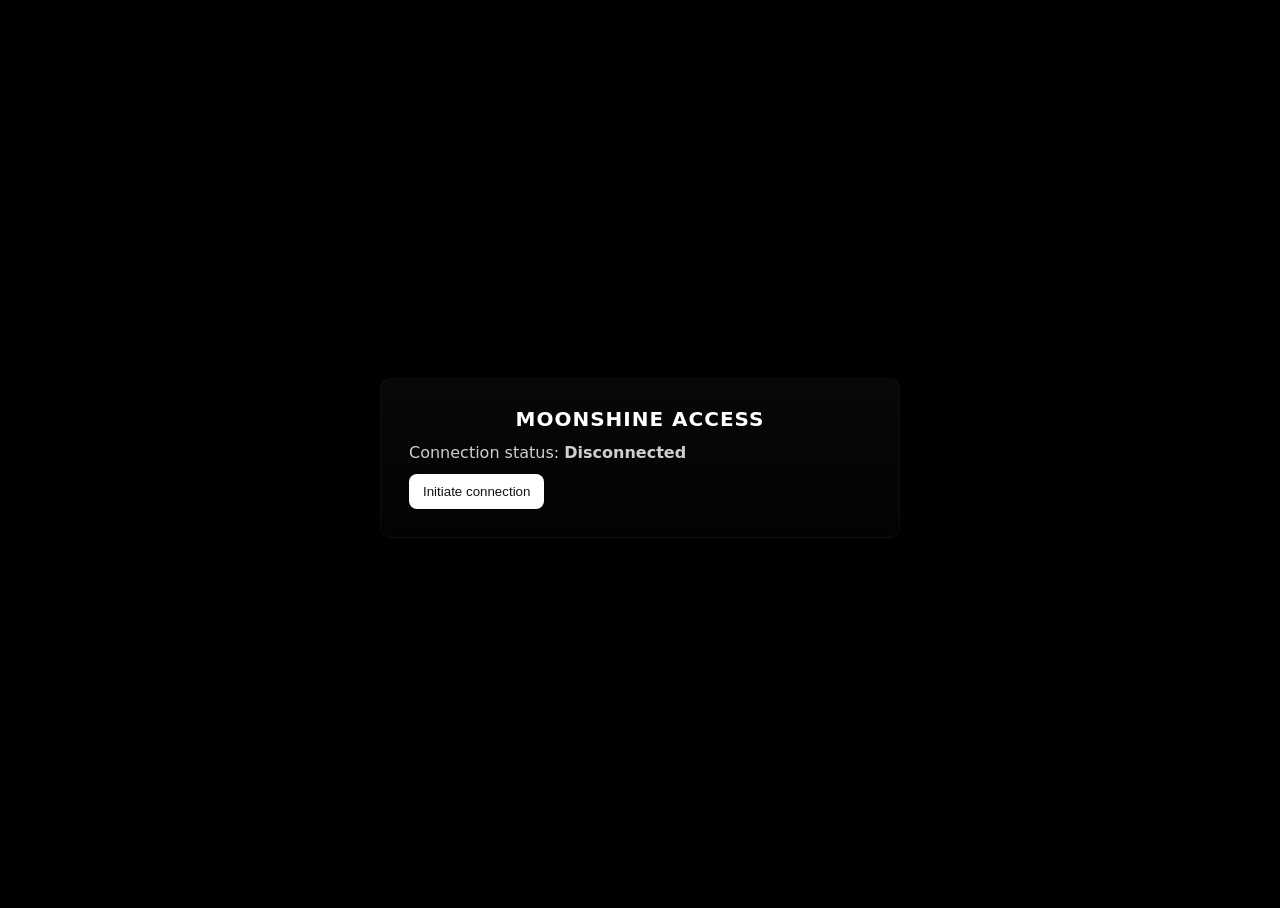
==== index.html @ 1bf36875 "Add Moonshine login site and dashboard" ====
<!doctype html>
<html lang="en">
<head>
  <meta charset="utf-8" />
  <meta name="viewport" content="width=device-width,initial-scale=1" />
  <title>MOONSHINE Login</title>
  <meta name="description" content="Login flow — initiate connection then enter MOONSHINE." />
  <link rel="stylesheet" href="styles.css" />
</head>
<body class="bg-black text-white">
  <main class="page-center">
    <section class="card login-card" aria-labelledby="login-heading">
      <h1 id="login-heading" class="brand">MOONSHINE ACCESS</h1>

      <div id="step-init" class="step">
        <p class="muted">Connection status: <strong id="conn-status">Disconnected</strong></p>
        <button id="initBtn" class="btn btn-primary" aria-controls="conn-status">Initiate connection</button>
      </div>

      <div id="step-pass" class="step hidden" aria-hidden="true">
        <p class="muted">Connection initialised. Enter password to continue.</p>
        <form id="passForm" autocomplete="off">
          <label for="password" class="sr-only">Password</label>
          <input id="password" name="password" type="password" inputmode="text" placeholder="Password" aria-required="true" />
          <div class="row">
            <button type="submit" class="btn">Submit</button>
            <button type="button" id="resetBtn" class="btn btn-ghost">Reset</button>
          </div>
        </form>
        <p id="passError" class="error hidden" role="alert"></p>
      </div>

      <div id="step-welcome" class="step hidden" aria-hidden="true">
        <p class="muted">Authentication successful.</p>
        <p class="welcome">Welcome, Cassandra.</p>
        <div class="row">
          <a id="enterDash" class="btn btn-primary" href="dashboard.html">Enter Dashboard</a>
          <button id="logoutAfter" class="btn btn-ghost">Log out</button>
        </div>
      </div>

    </section>
  </main>

  <script src="script.js" defer></script>
</body>
</html>
---- styles.css ----
:root{
  --bg-black: #000;
  --white: #fff;
  --muted: #cfcfcf;
  --accent: #7bd389;
  --dark: #111;
  --card-bg: #0f0f0f;
  --radius: 10px;
  --max-width: 900px;
  --gap: 16px;
  font-family: Inter, system-ui, -apple-system, "Segoe UI", Roboto, "Helvetica Neue", Arial;
  color-scheme: light dark;
}

/* Basic layout */
*{box-sizing:border-box}
html,body{height:100%}
body.bg-black{background:var(--bg-black); color:var(--white)}
body.bg-white{background: #fafafa; color: var(--dark)}
.container{max-width:var(--max-width); margin:0 auto; padding:24px}

/* Centered login */
.page-center{min-height:100vh; display:flex; align-items:center; justify-content:center; padding:20px}
.card{background:linear-gradient(180deg, rgba(255,255,255,0.03), rgba(255,255,255,0.01)); padding:28px; border-radius:var(--radius); width:100%; max-width:520px; box-shadow:0 6px 30px rgba(0,0,0,0.5); border:1px solid rgba(255,255,255,0.04)}
.login-card .brand{letter-spacing:1px; font-size:1.25rem; margin:0 0 12px; text-align:center}
.muted{color:var(--muted); margin:0 0 12px}
.btn{background:transparent; color:inherit; border:1px solid rgba(255,255,255,0.12); padding:10px 14px; border-radius:8px; cursor:pointer; text-decoration:none; display:inline-block}
.btn:hover{opacity:0.95}
.btn-primary{background:var(--white); color:var(--dark); border:none}
.btn-ghost{background:transparent; border:1px solid rgba(255,255,255,0.08)}
.row{display:flex; gap:12px; margin-top:12px}
.hidden{display:none}
.error{color:#ff7b7b; margin-top:8px}
.sr-only{position:absolute; left:-10000px; top:auto; width:1px; height:1px; overflow:hidden}

/* Password Input */
#password{width:100%; padding:10px 12px; border-radius:8px; border:1px solid rgba(255,255,255,0.06); margin-top:8px; background:transparent; color:inherit; font-size:1rem}

/* Welcome */
.welcome{font-weight:700; font-size:1.1rem; margin:8px 0}

/* Dashboard styles */
.dash-header{background:#fff; border-bottom:1px solid #eee; padding:14px 0}
.header-inner{display:flex; align-items:center; justify-content:space-between}
.brand.small{font-size:1rem; margin:0}
.dashboard{display:grid; grid-template-columns:1fr 1.4fr; gap:24px; padding:24px}
.file-grid{list-style:none; padding:0; margin:12px 0; display:grid; gap:10px}
.file-btn{display:block; width:100%; text-align:left; padding:10px 12px; border-radius:8px; background:#fff; border:1px solid #e6e6e6; cursor:pointer}
.file-btn:hover{background:#f6f6f6}

/* Viewer */
.file-viewer .viewer{min-height:220px; background:#0b0b0b; color:#e9e9e9; padding:12px; border-radius:10px; overflow:auto}
.viewer.empty{display:flex; align-items:center; justify-content:center; color:#9a9a9a}

/* Responsive */
@media (max-width:800px){
  .dashboard{grid-template-columns:1fr; padding:12px}
  .card{padding:20px}
}
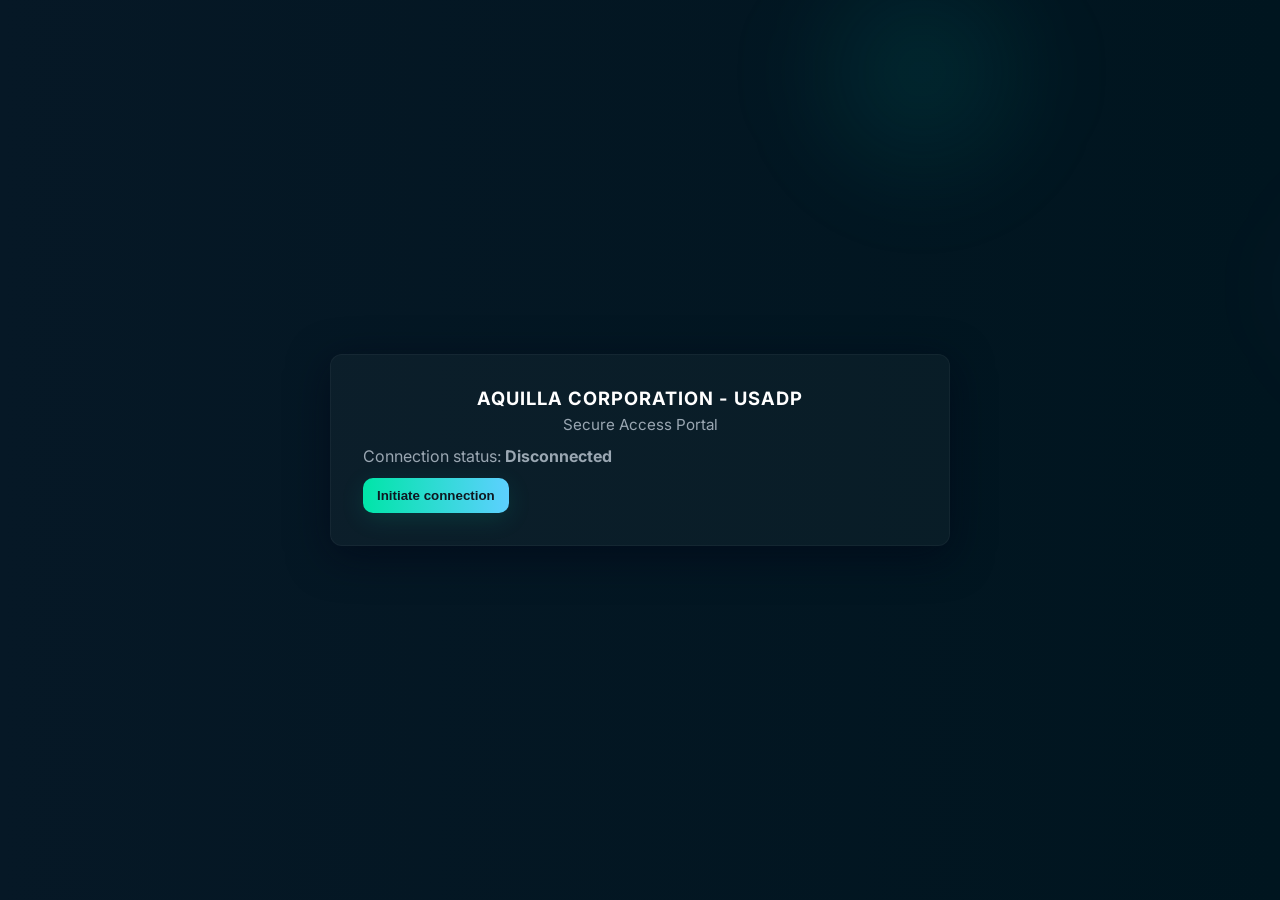
==== commit 4373efad: "Style overhaul; update heading and add 3s interaction delays" ====
--- a/index.html
+++ b/index.html
@@ -3,14 +3,31 @@
 <head>
   <meta charset="utf-8" />
   <meta name="viewport" content="width=device-width,initial-scale=1" />
-  <title>MOONSHINE Login</title>
+  <title>AQUILLA CORPORATION - USADP</title>
   <meta name="description" content="Login flow — initiate connection then enter MOONSHINE." />
+  <link rel="preconnect" href="https://fonts.gstatic.com" crossorigin>
+  <link href="https://fonts.googleapis.com/css2?family=Inter:wght@300;400;600;700&family=Space+Grotesk:wght@400;600&display=swap" rel="stylesheet">
   <link rel="stylesheet" href="styles.css" />
 </head>
 <body class="bg-black text-white">
+  <div class="background-decor" aria-hidden="true">
+    <div class="glow"></div>
+    <svg class="circles" viewBox="0 0 800 600" preserveAspectRatio="none">
+      <defs>
+        <linearGradient id="g1" x1="0" x2="1">
+          <stop offset="0%" stop-color="#061826" />
+          <stop offset="100%" stop-color="#00151f" />
+        </linearGradient>
+      </defs>
+      <rect width="100%" height="100%" fill="url(#g1)" />
+    </svg>
+  </div>
+
   <main class="page-center">
     <section class="card login-card" aria-labelledby="login-heading">
-      <h1 id="login-heading" class="brand">MOONSHINE ACCESS</h1>
+      <h1 id="login-heading" class="brand">AQUILLA CORPORATION - USADP</h1>
+
+      <p class="lead muted">Secure Access Portal</p>
 
       <div id="step-init" class="step">
         <p class="muted">Connection status: <strong id="conn-status">Disconnected</strong></p>
@@ -23,7 +40,7 @@
           <label for="password" class="sr-only">Password</label>
           <input id="password" name="password" type="password" inputmode="text" placeholder="Password" aria-required="true" />
           <div class="row">
-            <button type="submit" class="btn">Submit</button>
+            <button type="submit" class="btn btn-primary">Submit</button>
             <button type="button" id="resetBtn" class="btn btn-ghost">Reset</button>
           </div>
         </form>
--- a/styles.css
+++ b/styles.css
@@ -1,59 +1,73 @@
 :root{
-  --bg-black: #000;
-  --white: #fff;
-  --muted: #cfcfcf;
-  --accent: #7bd389;
-  --dark: #111;
-  --card-bg: #0f0f0f;
-  --radius: 10px;
-  --max-width: 900px;
-  --gap: 16px;
-  font-family: Inter, system-ui, -apple-system, "Segoe UI", Roboto, "Helvetica Neue", Arial;
-  color-scheme: light dark;
+  --bg-black: #020617;
+  --white: #ffffff;
+  --muted: #9aa7b2;
+  --accent: #00e5a8;
+  --accent-2: #5dd0ff;
+  --dark: #0f1720;
+  --card-bg: rgba(255,255,255,0.03);
+  --radius: 12px;
+  --max-width: 1100px;
+  --gap: 18px;
+  font-family: 'Inter', system-ui, -apple-system, "Segoe UI", Roboto, "Helvetica Neue", Arial;
 }
 
 /* Basic layout */
 *{box-sizing:border-box}
 html,body{height:100%}
-body.bg-black{background:var(--bg-black); color:var(--white)}
-body.bg-white{background: #fafafa; color: var(--dark)}
-.container{max-width:var(--max-width); margin:0 auto; padding:24px}
+body{margin:0}
+body.bg-black{background:linear-gradient(180deg,#00111a 0%, #021428 60%, #03040a 100%); color:var(--white)}
+body.bg-white{background: #f7fafc; color: var(--dark)}
+.container{max-width:var(--max-width); margin:0 auto; padding:28px}
+
+.background-decor{position:fixed; inset:0; z-index:-1; overflow:hidden}
+.background-decor .glow{position:absolute; right:-20%; top:-10%; width:60%; height:60%; background:radial-gradient(circle at 20% 30%, rgba(5,200,180,0.12), transparent 20%), radial-gradient(circle at 80% 70%, rgba(90,140,255,0.06), transparent 18%); filter:blur(40px);}
 
 /* Centered login */
 .page-center{min-height:100vh; display:flex; align-items:center; justify-content:center; padding:20px}
-.card{background:linear-gradient(180deg, rgba(255,255,255,0.03), rgba(255,255,255,0.01)); padding:28px; border-radius:var(--radius); width:100%; max-width:520px; box-shadow:0 6px 30px rgba(0,0,0,0.5); border:1px solid rgba(255,255,255,0.04)}
-.login-card .brand{letter-spacing:1px; font-size:1.25rem; margin:0 0 12px; text-align:center}
+.card{background:var(--card-bg); padding:32px; border-radius:var(--radius); width:100%; max-width:620px; box-shadow:0 10px 40px rgba(2,6,23,0.6); border:1px solid rgba(255,255,255,0.04)}
+.login-card .brand{letter-spacing:1px; font-size:1.15rem; margin:0 0 6px; text-align:center; font-weight:700}
+.lead{font-size:0.95rem; text-align:center; margin:0 0 18px}
 .muted{color:var(--muted); margin:0 0 12px}
-.btn{background:transparent; color:inherit; border:1px solid rgba(255,255,255,0.12); padding:10px 14px; border-radius:8px; cursor:pointer; text-decoration:none; display:inline-block}
+.btn{background:transparent; color:inherit; border:1px solid rgba(255,255,255,0.12); padding:10px 14px; border-radius:10px; cursor:pointer; text-decoration:none; display:inline-block; font-weight:600}
 .btn:hover{opacity:0.95}
-.btn-primary{background:var(--white); color:var(--dark); border:none}
-.btn-ghost{background:transparent; border:1px solid rgba(255,255,255,0.08)}
-.row{display:flex; gap:12px; margin-top:12px}
+.btn-primary{background:linear-gradient(90deg,var(--accent),var(--accent-2)); color:var(--dark); border:none; box-shadow:0 6px 24px rgba(0,229,168,0.12)}
+.btn-ghost{background:transparent; border:1px solid rgba(255,255,255,0.06)}
+.row{display:flex; gap:12px; margin-top:12px; justify-content:center}
 .hidden{display:none}
 .error{color:#ff7b7b; margin-top:8px}
 .sr-only{position:absolute; left:-10000px; top:auto; width:1px; height:1px; overflow:hidden}
 
-/* Password Input */
-#password{width:100%; padding:10px 12px; border-radius:8px; border:1px solid rgba(255,255,255,0.06); margin-top:8px; background:transparent; color:inherit; font-size:1rem}
+/* Input */
+#password{width:100%; padding:12px 14px; border-radius:10px; border:1px solid rgba(255,255,255,0.06); margin-top:8px; background:rgba(255,255,255,0.02); color:inherit; font-size:1rem}
 
 /* Welcome */
-.welcome{font-weight:700; font-size:1.1rem; margin:8px 0}
+.welcome{font-weight:700; font-size:1.15rem; margin:8px 0; text-align:center}
 
 /* Dashboard styles */
 .dash-header{background:#fff; border-bottom:1px solid #eee; padding:14px 0}
 .header-inner{display:flex; align-items:center; justify-content:space-between}
 .brand.small{font-size:1rem; margin:0}
-.dashboard{display:grid; grid-template-columns:1fr 1.4fr; gap:24px; padding:24px}
+.dashboard{display:grid; grid-template-columns:1fr 1.6fr; gap:24px; padding:24px}
 .file-grid{list-style:none; padding:0; margin:12px 0; display:grid; gap:10px}
-.file-btn{display:block; width:100%; text-align:left; padding:10px 12px; border-radius:8px; background:#fff; border:1px solid #e6e6e6; cursor:pointer}
-.file-btn:hover{background:#f6f6f6}
+.file-btn{display:block; width:100%; text-align:left; padding:12px 14px; border-radius:10px; background:#fff; border:1px solid #e6e6e6; cursor:pointer; font-weight:600}
+.file-btn:hover{background:#f6f9fb}
 
 /* Viewer */
-.file-viewer .viewer{min-height:220px; background:#0b0b0b; color:#e9e9e9; padding:12px; border-radius:10px; overflow:auto}
+.file-viewer .viewer{min-height:260px; background:#0b0b0b; color:#e9e9e9; padding:14px; border-radius:12px; overflow:auto}
 .viewer.empty{display:flex; align-items:center; justify-content:center; color:#9a9a9a}
 
+/* Loading overlay (global) */
+body.loading::before{content:""; position:fixed; inset:0; background:rgba(2,6,23,0.55); z-index:9998}
+body.loading::after{content:""; position:fixed; left:50%; top:50%; width:56px; height:56px; margin-left:-28px; margin-top:-28px; border-radius:50%; border:6px solid rgba(255,255,255,0.08); border-top-color:var(--accent); z-index:9999; animation:spin 1s linear infinite}
+
+@keyframes spin{to{transform:rotate(360deg)}}
+
 /* Responsive */
-@media (max-width:800px){
+@media (max-width:900px){
   .dashboard{grid-template-columns:1fr; padding:12px}
-  .card{padding:20px}
+  .card{padding:22px}
 }
+
+/* small tweaks for light mode buttons */
+body.bg-white .btn-primary{background:linear-gradient(90deg,#00d0a0,#59cfff); color:#04202a}
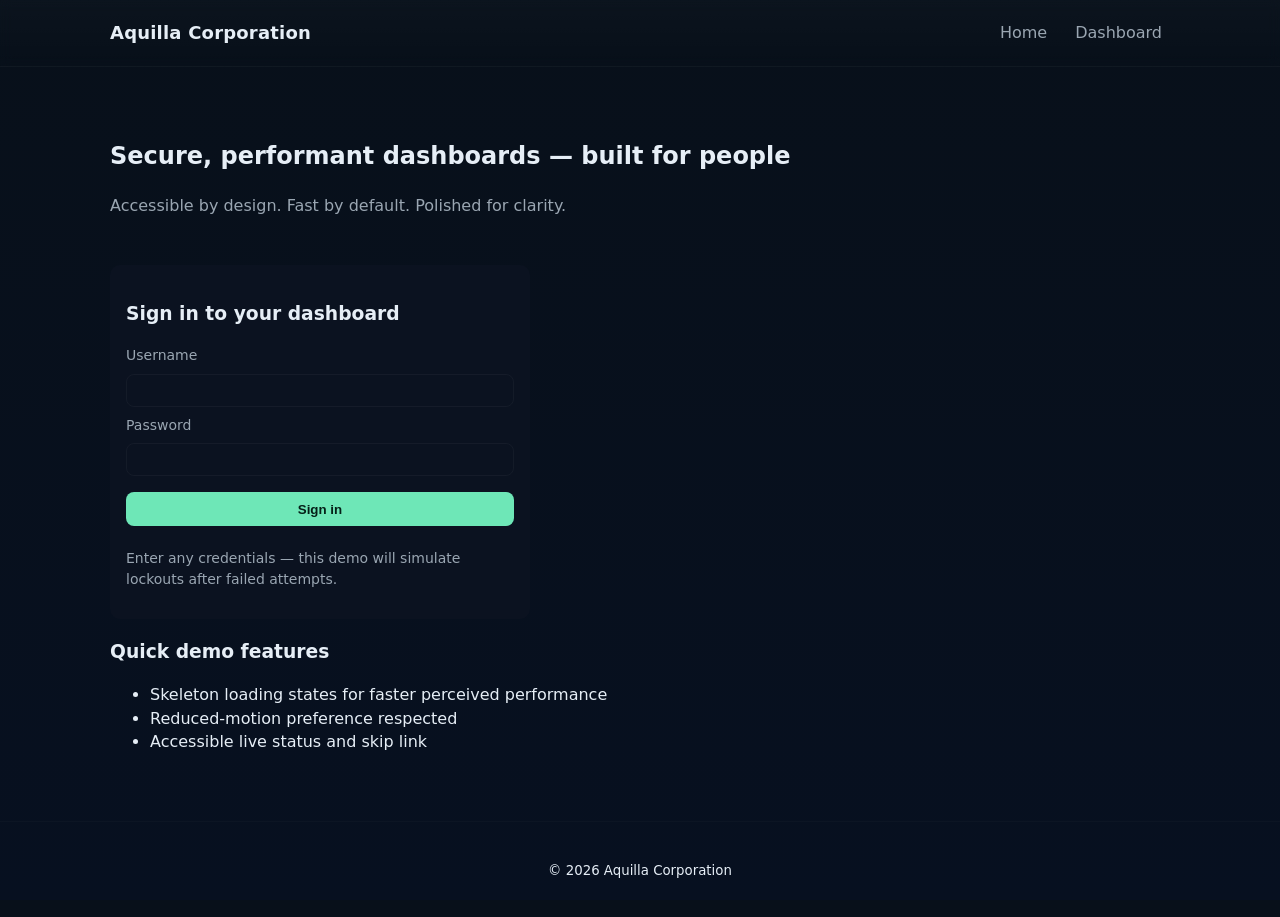
==== commit ba0148ec: "Polish UI/UX, accessibility, lockouts, and file handling — Cassandra Winters dashboard" ====
--- a/index.html
+++ b/index.html
@@ -1,64 +1,67 @@
 <!doctype html>
 <html lang="en">
 <head>
-  <meta charset="utf-8" />
-  <meta name="viewport" content="width=device-width,initial-scale=1" />
-  <title>AQUILLA CORPORATION - USADP</title>
-  <meta name="description" content="Login flow — initiate connection then enter MOONSHINE." />
-  <link rel="preconnect" href="https://fonts.gstatic.com" crossorigin>
-  <link href="https://fonts.googleapis.com/css2?family=Inter:wght@300;400;600;700&family=Space+Grotesk:wght@400;600&display=swap" rel="stylesheet">
-  <link rel="stylesheet" href="styles.css" />
+  <meta charset="utf-8">
+  <meta name="viewport" content="width=device-width,initial-scale=1">
+  <title>Aquilla Corporation — Welcome</title>
+  <link rel="icon" href="/favicon.ico">
+  <meta name="description" content="Aquilla Corporation dashboard and public landing page">
+  <link rel="stylesheet" href="/styles.css">
 </head>
-<body class="bg-black text-white">
-  <div class="background-decor" aria-hidden="true">
-    <div class="glow"></div>
-    <svg class="circles" viewBox="0 0 800 600" preserveAspectRatio="none">
-      <defs>
-        <linearGradient id="g1" x1="0" x2="1">
-          <stop offset="0%" stop-color="#061826" />
-          <stop offset="100%" stop-color="#00151f" />
-        </linearGradient>
-      </defs>
-      <rect width="100%" height="100%" fill="url(#g1)" />
-    </svg>
-  </div>
+<body>
+  <a class="skip-link" href="#main">Skip to content</a>
 
-  <main class="page-center">
-    <section class="card login-card" aria-labelledby="login-heading">
-      <h1 id="login-heading" class="brand">AQUILLA CORPORATION - USADP</h1>
+  <header class="site-header" role="banner">
+    <div class="container header-inner">
+      <h1 class="brand">Aquilla Corporation</h1>
+      <nav aria-label="Primary navigation">
+        <ul class="nav-list">
+          <li><a href="/index.html">Home</a></li>
+          <li><a href="/dashboard.html">Dashboard</a></li>
+        </ul>
+      </nav>
+    </div>
+  </header>
 
-      <p class="lead muted">Secure Access Portal</p>
+  <main id="main" class="container" role="main">
+    <section class="hero" aria-labelledby="hero-heading">
+      <h2 id="hero-heading">Secure, performant dashboards — built for people</h2>
+      <p class="lead">Accessible by design. Fast by default. Polished for clarity.</p>
+    </section>
 
-      <div id="step-init" class="step">
-        <p class="muted">Connection status: <strong id="conn-status">Disconnected</strong></p>
-        <button id="initBtn" class="btn btn-primary" aria-controls="conn-status">Initiate connection</button>
-      </div>
+    <section class="auth-card" aria-labelledby="auth-heading">
+      <h3 id="auth-heading">Sign in to your dashboard</h3>
 
-      <div id="step-pass" class="step hidden" aria-hidden="true">
-        <p class="muted">Connection initialised. Enter password to continue.</p>
-        <form id="passForm" autocomplete="off">
-          <label for="password" class="sr-only">Password</label>
-          <input id="password" name="password" type="password" inputmode="text" placeholder="Password" aria-required="true" />
-          <div class="row">
-            <button type="submit" class="btn btn-primary">Submit</button>
-            <button type="button" id="resetBtn" class="btn btn-ghost">Reset</button>
-          </div>
-        </form>
-        <p id="passError" class="error hidden" role="alert"></p>
-      </div>
+      <form id="login-form" class="login-form" aria-describedby="auth-help">
+        <label for="username">Username</label>
+        <input id="username" name="username" autocomplete="username" required>
 
-      <div id="step-welcome" class="step hidden" aria-hidden="true">
-        <p class="muted">Authentication successful.</p>
-        <p class="welcome">Welcome, Cassandra.</p>
-        <div class="row">
-          <a id="enterDash" class="btn btn-primary" href="dashboard.html">Enter Dashboard</a>
-          <button id="logoutAfter" class="btn btn-ghost">Log out</button>
-        </div>
-      </div>
+        <label for="password">Password</label>
+        <input id="password" name="password" type="password" autocomplete="current-password" required>
 
+        <button id="login-btn" type="submit">Sign in</button>
+        <p id="auth-help" class="help">Enter any credentials — this demo will simulate lockouts after failed attempts.</p>
+      </form>
+
+      <div id="auth-status" aria-live="polite" class="status" hidden></div>
+    </section>
+
+    <section class="features">
+      <h3>Quick demo features</h3>
+      <ul>
+        <li>Skeleton loading states for faster perceived performance</li>
+        <li>Reduced-motion preference respected</li>
+        <li>Accessible live status and skip link</li>
+      </ul>
     </section>
   </main>
 
-  <script src="script.js" defer></script>
+  <footer class="site-footer" role="contentinfo">
+    <div class="container">
+      <small>&copy; <span id="year"></span> Aquilla Corporation</small>
+    </div>
+  </footer>
+
+  <script src="/script.js" defer></script>
 </body>
-</html>
+</html>
--- a/styles.css
+++ b/styles.css
@@ -1,73 +1,86 @@
+/* Core structure */
 :root{
-  --bg-black: #020617;
-  --white: #ffffff;
-  --muted: #9aa7b2;
-  --accent: #00e5a8;
-  --accent-2: #5dd0ff;
-  --dark: #0f1720;
-  --card-bg: rgba(255,255,255,0.03);
-  --radius: 12px;
-  --max-width: 1100px;
-  --gap: 18px;
-  font-family: 'Inter', system-ui, -apple-system, "Segoe UI", Roboto, "Helvetica Neue", Arial;
+  --bg:#0f1724;
+  --card:#0b1220;
+  --muted:#9aa6b2;
+  --accent:#6ee7b7;
+  --focus: 3px rgba(110,231,183,0.18);
+  --glass: rgba(255,255,255,0.02);
+  --max-width:1100px;
 }
 
-/* Basic layout */
 *{box-sizing:border-box}
-html,body{height:100%}
-body{margin:0}
-body.bg-black{background:linear-gradient(180deg,#00111a 0%, #021428 60%, #03040a 100%); color:var(--white)}
-body.bg-white{background: #f7fafc; color: var(--dark)}
-.container{max-width:var(--max-width); margin:0 auto; padding:28px}
+html,body{height:100%;}
+body{
+  margin:0;
+  font-family:Inter, system-ui, -apple-system, 'Segoe UI', Roboto, 'Helvetica Neue', Arial;
+  background:linear-gradient(180deg,#08101a 0%, #071020 100%);
+  color:#e6eef6;
+  line-height:1.45;
+  -webkit-font-smoothing:antialiased;
+  -moz-osx-font-smoothing:grayscale;
+}
+.container{max-width:var(--max-width);margin:0 auto;padding:1.25rem}
+.header-inner{display:flex;align-items:center;justify-content:space-between}
+.brand{font-size:1.125rem;margin:0}
+.nav-list{list-style:none;padding:0;margin:0;display:flex;gap:0.75rem}
+.nav-list a{color:var(--muted);text-decoration:none;padding:0.25rem 0.5rem;border-radius:6px}
+.nav-list a:hover, .nav-list a:focus{color:var(--accent);outline:none}
 
-.background-decor{position:fixed; inset:0; z-index:-1; overflow:hidden}
-.background-decor .glow{position:absolute; right:-20%; top:-10%; width:60%; height:60%; background:radial-gradient(circle at 20% 30%, rgba(5,200,180,0.12), transparent 20%), radial-gradient(circle at 80% 70%, rgba(90,140,255,0.06), transparent 18%); filter:blur(40px);}
+.site-header{background:linear-gradient(180deg, rgba(255,255,255,0.02), transparent);backdrop-filter: blur(6px);border-bottom:1px solid rgba(255,255,255,0.02)}
+.site-footer{padding:1rem 0;text-align:center;border-top:1px solid rgba(255,255,255,0.02);margin-top:2rem}
 
-/* Centered login */
-.page-center{min-height:100vh; display:flex; align-items:center; justify-content:center; padding:20px}
-.card{background:var(--card-bg); padding:32px; border-radius:var(--radius); width:100%; max-width:620px; box-shadow:0 10px 40px rgba(2,6,23,0.6); border:1px solid rgba(255,255,255,0.04)}
-.login-card .brand{letter-spacing:1px; font-size:1.15rem; margin:0 0 6px; text-align:center; font-weight:700}
-.lead{font-size:0.95rem; text-align:center; margin:0 0 18px}
-.muted{color:var(--muted); margin:0 0 12px}
-.btn{background:transparent; color:inherit; border:1px solid rgba(255,255,255,0.12); padding:10px 14px; border-radius:10px; cursor:pointer; text-decoration:none; display:inline-block; font-weight:600}
-.btn:hover{opacity:0.95}
-.btn-primary{background:linear-gradient(90deg,var(--accent),var(--accent-2)); color:var(--dark); border:none; box-shadow:0 6px 24px rgba(0,229,168,0.12)}
-.btn-ghost{background:transparent; border:1px solid rgba(255,255,255,0.06)}
-.row{display:flex; gap:12px; margin-top:12px; justify-content:center}
+.hero{padding:2rem 0}
+.lead{color:var(--muted);margin-top:0.25rem}
+
+.auth-card{background:var(--card);padding:1rem;border-radius:10px;max-width:420px}
+.login-form{display:flex;flex-direction:column;gap:0.5rem}
+.login-form label{font-size:0.875rem;color:var(--muted)}
+.login-form input{padding:0.5rem;border-radius:8px;border:1px solid rgba(255,255,255,0.04);background:transparent;color:inherit}
+.login-form button{margin-top:0.5rem;padding:0.6rem;border-radius:8px;border:0;background:var(--accent);color:#052018;font-weight:600}
+.login-form button:focus{box-shadow:var(--focus);outline:none}
+
+.card{background:var(--card);padding:1rem;border-radius:10px;margin-top:1rem}
+.muted{color:var(--muted)}
+.actions-grid{display:flex;gap:0.5rem;flex-wrap:wrap}
+.btn{background:transparent;border:1px solid rgba(255,255,255,0.06);padding:0.6rem 0.75rem;border-radius:8px;color:inherit}
+.btn:focus{box-shadow:var(--focus);outline:none}
+
+/* Skeleton loader */
+.skeleton{animation:shimmer 1.2s linear infinite;background:linear-gradient(90deg, rgba(255,255,255,0.02) 25%, rgba(255,255,255,0.04) 50%, rgba(255,255,255,0.02) 75%);border-radius:8px;padding:1rem}
+.skeleton-line{height:12px;background:rgba(255,255,255,0.03);border-radius:6px;margin-bottom:0.6rem}
+.skeleton-line.short{width:40%}
+.skeleton-grid{display:grid;grid-template-columns:repeat(3,1fr);gap:0.5rem;margin-top:0.75rem}
+.skeleton-block{height:70px;background:rgba(255,255,255,0.03);border-radius:8px}
+
 .hidden{display:none}
-.error{color:#ff7b7b; margin-top:8px}
-.sr-only{position:absolute; left:-10000px; top:auto; width:1px; height:1px; overflow:hidden}
 
-/* Input */
-#password{width:100%; padding:12px 14px; border-radius:10px; border:1px solid rgba(255,255,255,0.06); margin-top:8px; background:rgba(255,255,255,0.02); color:inherit; font-size:1rem}
+/* accessibility helpers */
+.sr-only{position:absolute;width:1px;height:1px;padding:0;margin:-1px;overflow:hidden;clip:rect(0 0 0 0);white-space:nowrap;border:0}
+.skip-link{position:absolute;left:1rem;top:-40px;background:#fff;color:#022;padding:0.5rem;border-radius:6px;z-index:100;transform:translateY(0);transition:transform 0.2s ease}
+.skip-link:focus{top:1rem;transform:translateY(0)}
 
-/* Welcome */
-.welcome{font-weight:700; font-size:1.15rem; margin:8px 0; text-align:center}
+/* Focus visibility improvements */
+:focus{outline-offset:3px}
 
-/* Dashboard styles */
-.dash-header{background:#fff; border-bottom:1px solid #eee; padding:14px 0}
-.header-inner{display:flex; align-items:center; justify-content:space-between}
-.brand.small{font-size:1rem; margin:0}
-.dashboard{display:grid; grid-template-columns:1fr 1.6fr; gap:24px; padding:24px}
-.file-grid{list-style:none; padding:0; margin:12px 0; display:grid; gap:10px}
-.file-btn{display:block; width:100%; text-align:left; padding:12px 14px; border-radius:10px; background:#fff; border:1px solid #e6e6e6; cursor:pointer; font-weight:600}
-.file-btn:hover{background:#f6f9fb}
+/* Reduced motion */
+@media (prefers-reduced-motion: reduce){
+  .skeleton{animation:none}
+  *{transition:none!important}
+}
 
-/* Viewer */
-.file-viewer .viewer{min-height:260px; background:#0b0b0b; color:#e9e9e9; padding:14px; border-radius:12px; overflow:auto}
-.viewer.empty{display:flex; align-items:center; justify-content:center; color:#9a9a9a}
-
-/* Loading overlay (global) */
-body.loading::before{content:""; position:fixed; inset:0; background:rgba(2,6,23,0.55); z-index:9998}
-body.loading::after{content:""; position:fixed; left:50%; top:50%; width:56px; height:56px; margin-left:-28px; margin-top:-28px; border-radius:50%; border:6px solid rgba(255,255,255,0.08); border-top-color:var(--accent); z-index:9999; animation:spin 1s linear infinite}
-
-@keyframes spin{to{transform:rotate(360deg)}}
+@keyframes shimmer{0%{background-position:-400px 0}100%{background-position:400px 0}}
 
 /* Responsive */
-@media (max-width:900px){
-  .dashboard{grid-template-columns:1fr; padding:12px}
-  .card{padding:22px}
+@media (max-width:600px){
+  .skeleton-grid{grid-template-columns:1fr}
+  .header-inner{flex-direction:column;align-items:flex-start;gap:0.5rem}
 }
 
-/* small tweaks for light mode buttons */
-body.bg-white .btn-primary{background:linear-gradient(90deg,#00d0a0,#59cfff); color:#04202a}
+/* small visual polish */
+.brand{letter-spacing:0.2px}
+.help{color:var(--muted);font-size:0.875rem}
+.status{margin-top:0.5rem;color:var(--accent)}
+
+/* Make buttons and interactive elements large enough for touch */
+button, input, a{touch-action:manipulation}
